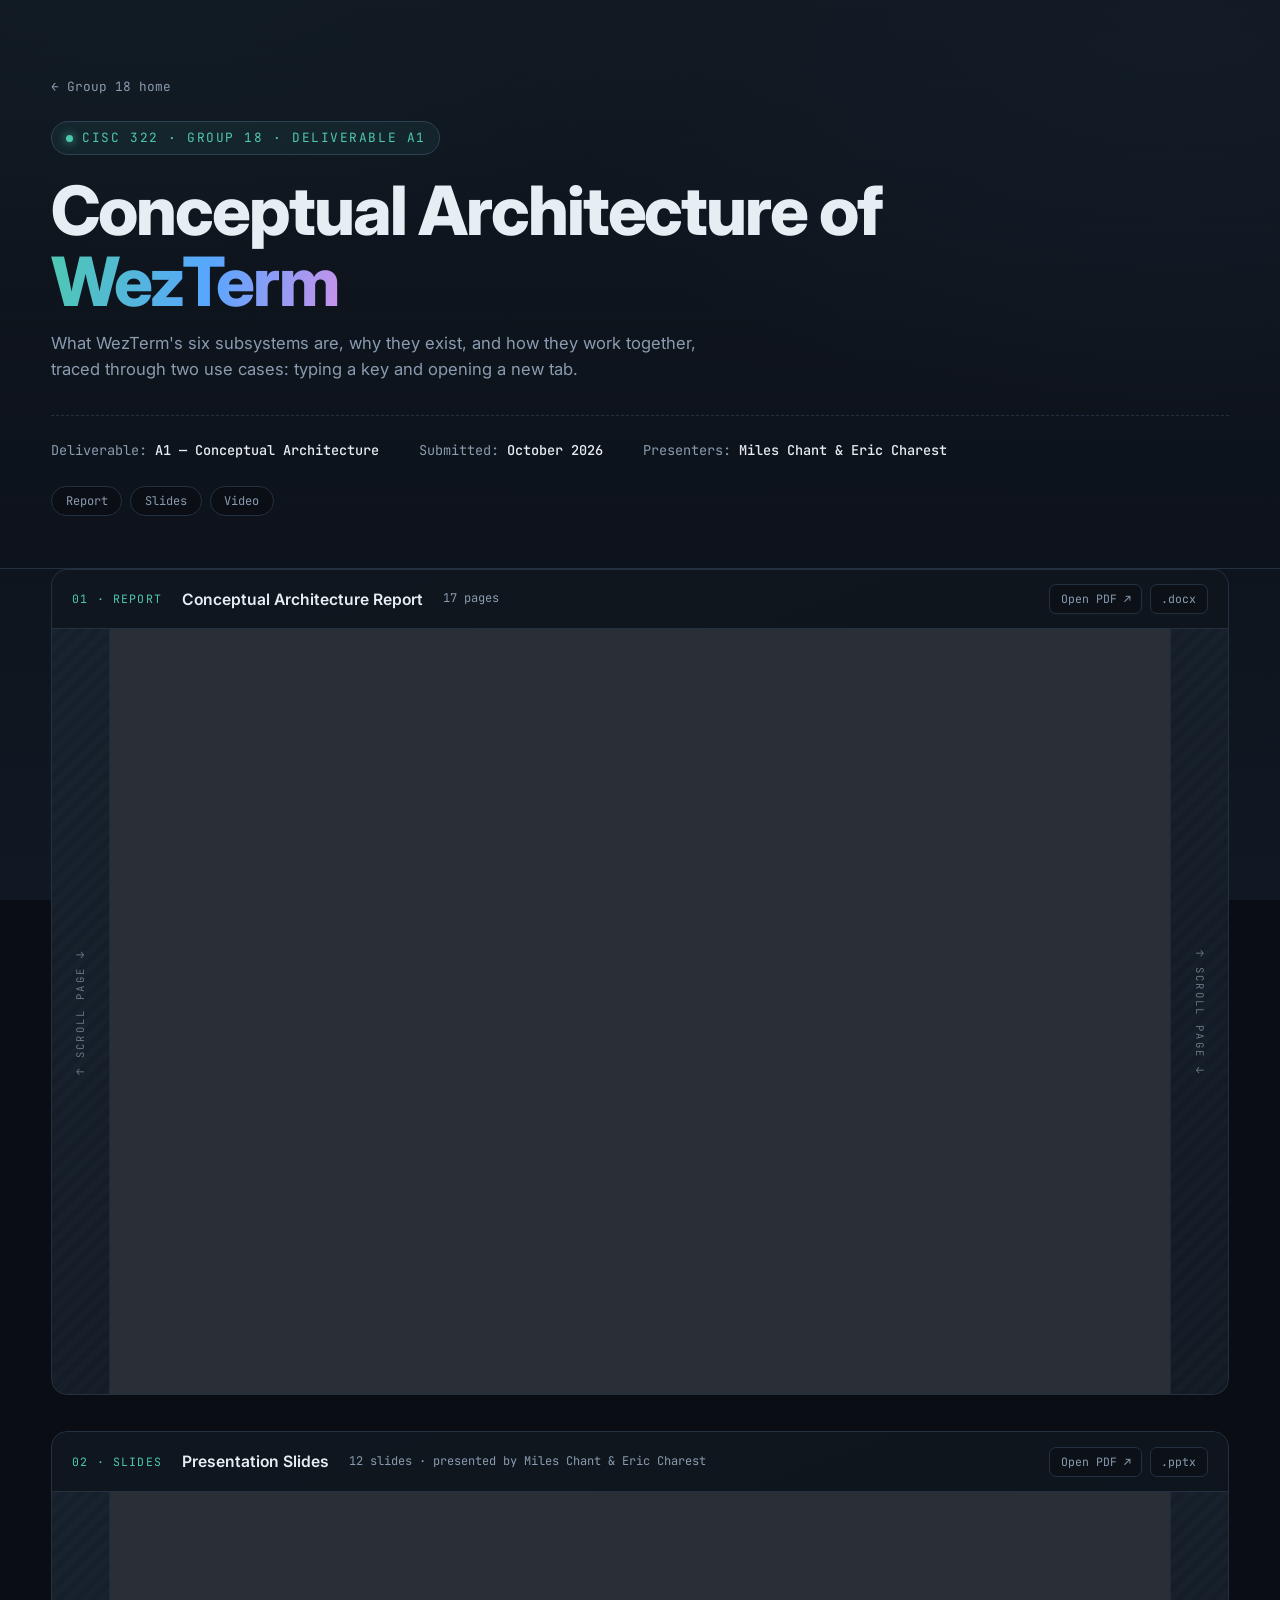
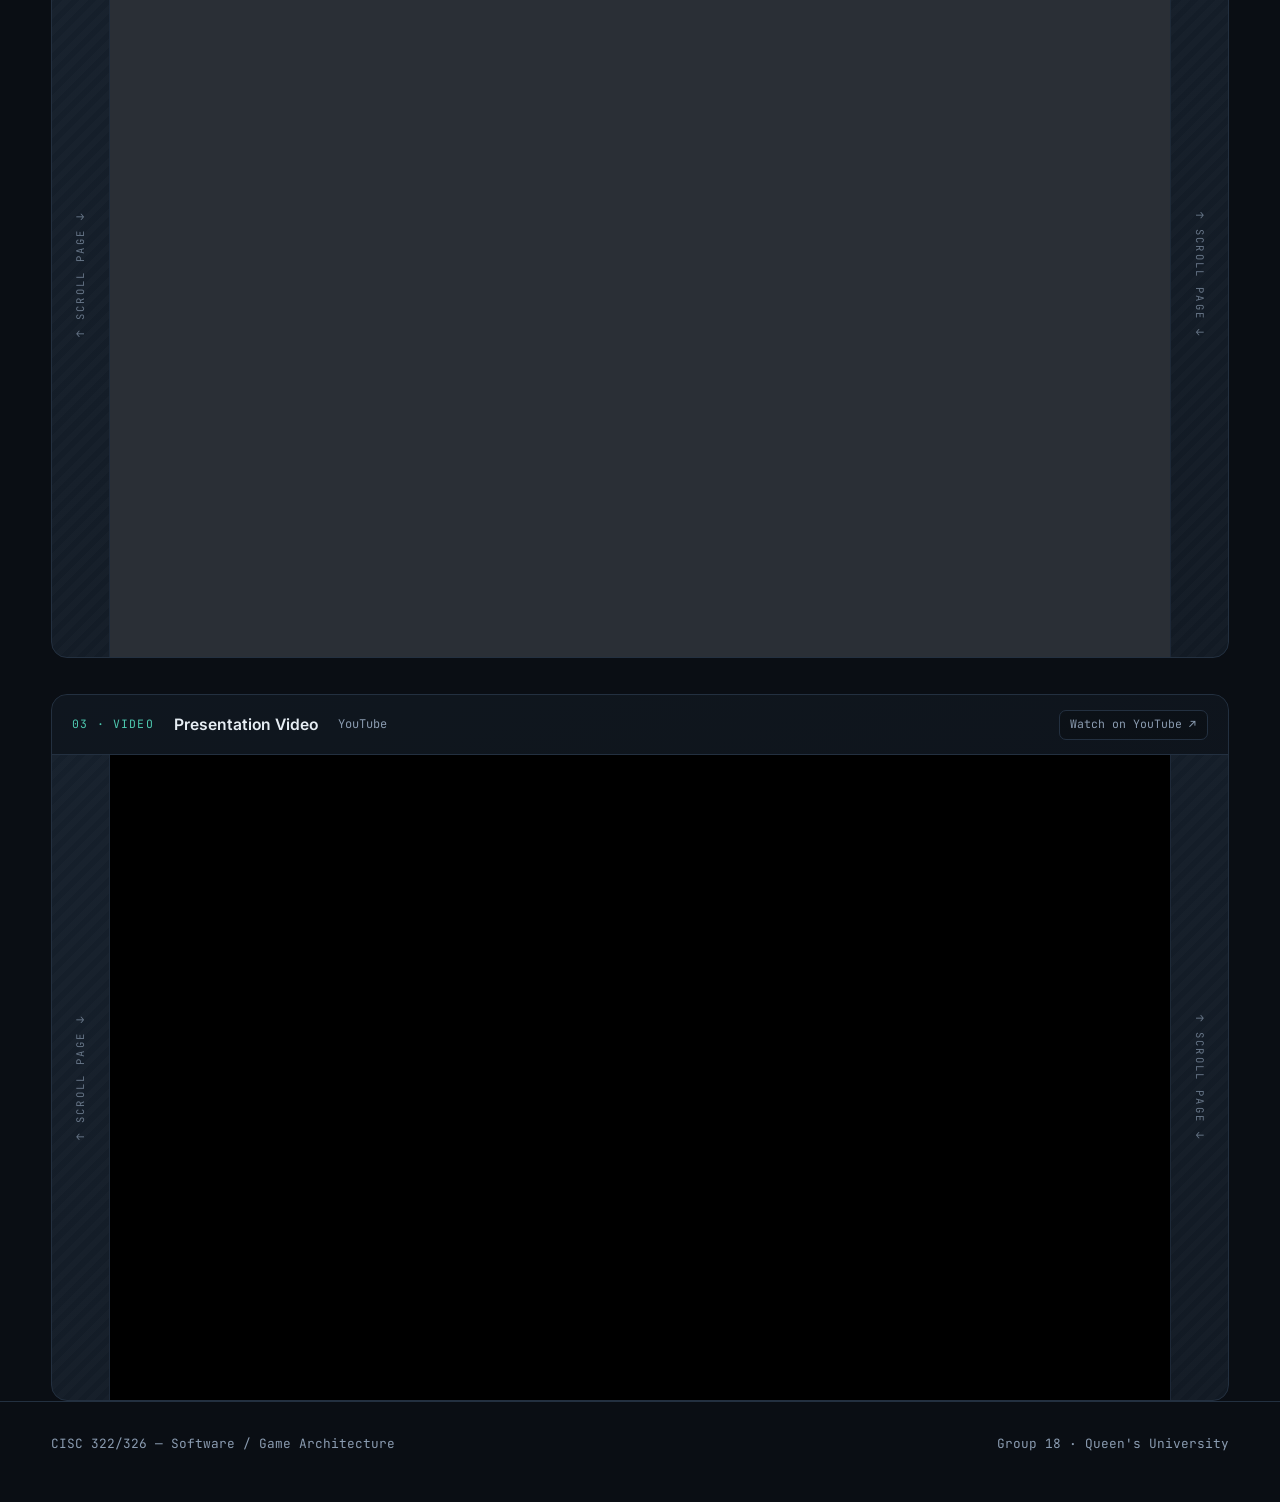
==== a1/index.html @ d36e4798 "made a1 its own page" ====
<!DOCTYPE html>
<html lang="en">
<head>
<meta charset="UTF-8">
<meta name="viewport" content="width=device-width, initial-scale=1.0">
<title>A1 — Conceptual Architecture · Group 18</title>
<link rel="preconnect" href="https://fonts.googleapis.com">
<link rel="preconnect" href="https://fonts.gstatic.com" crossorigin>
<link href="https://fonts.googleapis.com/css2?family=Inter:wght@400;500;600;700;800&family=JetBrains+Mono:wght@400;500;700&display=swap" rel="stylesheet">
<link rel="stylesheet" href="../styles.css">
</head>
<body>

<header>
  <div class="wrap">
    <a class="back" href="../">&larr; Group 18 home</a>
    <div class="eyebrow"><span class="dot"></span> CISC 322 &middot; Group 18 &middot; Deliverable A1</div>
    <h1>Conceptual Architecture of <span class="grad">WezTerm</span></h1>
    <p class="lede">
      What WezTerm's six subsystems are, why they exist, and how they work together,
      traced through two use cases: typing a key and opening a new tab.
    </p>
    <div class="meta-strip">
      <div>Deliverable: <b>A1 — Conceptual Architecture</b></div>
      <div>Submitted: <b>October 2026</b></div>
      <div>Presenters: <b>Miles Chant &amp; Eric Charest</b></div>
    </div>
    <nav class="jump">
      <a href="#a1-report">Report</a>
      <a href="#a1-slides">Slides</a>
      <a href="#a1-video">Video</a>
    </nav>
  </div>
</header>

<main class="wrap">
  <div class="viewers">

      <div class="viewer" id="a1-report">
        <div class="viewer-head">
          <span class="idx">01 &middot; Report</span>
          <span class="title">Conceptual Architecture Report</span>
          <span class="sub">17 pages</span>
          <div class="viewer-actions">
            <a href="WezTerm-A1-Report.pdf" target="_blank" rel="noopener">Open PDF &nearr;</a>
            <a href="WezTerm-A1-Report.docx" download>.docx</a>
          </div>
        </div>
        <div class="viewer-stage">
          <div class="rail" aria-hidden="true"><span>&uarr; scroll page &darr;</span></div>
          <iframe class="doc-frame" src="WezTerm-A1-Report.pdf#view=FitH&amp;navpanes=0&amp;zoom=page-width" title="A1 Conceptual Architecture Report" loading="lazy"></iframe>
          <div class="rail" aria-hidden="true"><span>&uarr; scroll page &darr;</span></div>
        </div>
      </div>

      <div class="viewer" id="a1-slides">
        <div class="viewer-head">
          <span class="idx">02 &middot; Slides</span>
          <span class="title">Presentation Slides</span>
          <span class="sub">12 slides &middot; presented by Miles Chant &amp; Eric Charest</span>
          <div class="viewer-actions">
            <a href="WezTerm-A1-Slides.pdf" target="_blank" rel="noopener">Open PDF &nearr;</a>
            <a href="WezTerm-A1-Slides.pptx" download>.pptx</a>
          </div>
        </div>
        <div class="viewer-stage">
          <div class="rail" aria-hidden="true"><span>&uarr; scroll page &darr;</span></div>
          <iframe class="doc-frame" src="WezTerm-A1-Slides.pdf#view=FitH&amp;navpanes=0&amp;zoom=page-width" title="A1 Presentation Slides" loading="lazy"></iframe>
          <div class="rail" aria-hidden="true"><span>&uarr; scroll page &darr;</span></div>
        </div>
      </div>

      <div class="viewer" id="a1-video">
        <div class="viewer-head">
          <span class="idx">03 &middot; Video</span>
          <span class="title">Presentation Video</span>
          <span class="sub">YouTube</span>
          <div class="viewer-actions">
            <a href="https://youtu.be/cEuywLlwL_Q" target="_blank" rel="noopener">Watch on YouTube &nearr;</a>
          </div>
        </div>
        <div class="viewer-stage">
          <div class="rail" aria-hidden="true"><span>&uarr; scroll page &darr;</span></div>
          <div class="video-cell">
            <iframe class="video-frame" src="https://www.youtube-nocookie.com/embed/cEuywLlwL_Q?rel=0" title="A1 Presentation — Conceptual Architecture of WezTerm" loading="lazy" allow="accelerometer; autoplay; clipboard-write; encrypted-media; gyroscope; picture-in-picture; web-share" referrerpolicy="strict-origin-when-cross-origin" allowfullscreen></iframe>
          </div>
          <div class="rail" aria-hidden="true"><span>&uarr; scroll page &darr;</span></div>
        </div>
      </div>

  </div>
</main>

<footer>
  <div class="wrap foot-inner">
    <div>CISC 322/326 — Software / Game Architecture</div>
    <div>Group 18 &middot; Queen's University</div>
  </div>
</footer>

</body>
</html>
---- styles.css ----
:root {
  --bg:        #0a0e14;
  --bg-glow:   #101823;
  --panel:     #121a24;
  --panel-2:   #16202c;
  --border:    #233040;
  --border-lit:#2f4055;
  --text:      #e6edf3;
  --muted:     #8a9bb0;
  --accent:    #4ec9b0;
  --accent-2:  #58a6ff;
  --accent-3:  #c792ea;
  --amber:     #e3b341;
  --mono: "JetBrains Mono", ui-monospace, SFMono-Regular, Menlo, Consolas, monospace;
  --sans: "Inter", -apple-system, BlinkMacSystemFont, "Segoe UI", Helvetica, Arial, sans-serif;
}

* { box-sizing: border-box; }

html { scroll-behavior: smooth; }

body {
  margin: 0;
  font-family: var(--sans);
  background: var(--bg);
  color: var(--text);
  line-height: 1.6;
  -webkit-font-smoothing: antialiased;
  background-image:
    radial-gradient(900px 500px at 12% -10%, rgba(78, 201, 176, 0.14), transparent 70%),
    radial-gradient(1000px 600px at 92% 0%, rgba(88, 166, 255, 0.12), transparent 70%),
    linear-gradient(var(--bg), var(--bg-glow));
  background-attachment: fixed;
}

.wrap {
  width: 100%;
  max-width: 1680px;
  margin: 0 auto;
  padding: 0 clamp(1.25rem, 4vw, 4.5rem);
}

/* ---------- header ---------- */

header {
  border-bottom: 1px solid var(--border);
  background: linear-gradient(180deg, rgba(18, 26, 36, 0.85), rgba(10, 14, 20, 0.2));
  padding: clamp(2.5rem, 6vw, 5rem) 0 clamp(2rem, 4vw, 3.5rem);
}
.back {
  display: block;
  width: fit-content;
  margin-bottom: 1.5rem;
  font-family: var(--mono);
  font-size: 0.8rem;
  color: var(--muted);
  text-decoration: none;
  transition: color 0.16s ease;
}
.back:hover { color: var(--accent-2); }
.jump { display: flex; flex-wrap: wrap; gap: 0.5rem; margin-top: 1.5rem; }
.jump a {
  font-family: var(--mono);
  font-size: 0.75rem;
  color: var(--muted);
  text-decoration: none;
  border: 1px solid var(--border);
  border-radius: 999px;
  padding: 0.3rem 0.85rem;
  background: rgba(0, 0, 0, 0.25);
  transition: border-color 0.16s ease, color 0.16s ease;
}
.jump a:hover { color: var(--accent); border-color: rgba(78, 201, 176, 0.45); }
.eyebrow {
  display: inline-flex;
  align-items: center;
  gap: 0.6rem;
  font-family: var(--mono);
  font-size: 0.8rem;
  letter-spacing: 0.12em;
  text-transform: uppercase;
  color: var(--accent);
  border: 1px solid var(--border-lit);
  background: rgba(78, 201, 176, 0.07);
  padding: 0.35rem 0.85rem;
  border-radius: 999px;
}
.eyebrow .dot {
  width: 7px; height: 7px; border-radius: 50%;
  background: var(--accent);
  box-shadow: 0 0 10px var(--accent);
}
header h1 {
  margin: 1.25rem 0 0.75rem;
  font-size: clamp(2.2rem, 5.5vw, 4.25rem);
  font-weight: 800;
  letter-spacing: -0.03em;
  line-height: 1.05;
  max-width: 22ch;
}
header h1 .grad {
  background: linear-gradient(100deg, var(--accent), var(--accent-2) 55%, var(--accent-3));
  -webkit-background-clip: text;
  background-clip: text;
  color: transparent;
}
.lede {
  margin: 0;
  max-width: 68ch;
  font-size: clamp(1rem, 1.3vw, 1.2rem);
  color: var(--muted);
}
.meta-strip {
  display: flex;
  flex-wrap: wrap;
  gap: 0.6rem 2.5rem;
  margin-top: 2rem;
  padding-top: 1.5rem;
  border-top: 1px dashed var(--border);
  font-family: var(--mono);
  font-size: 0.85rem;
  color: var(--muted);
}
.meta-strip b { color: var(--text); font-weight: 500; }

/* ---------- layout ---------- */

main { padding: clamp(2.5rem, 5vw, 4rem) 0 5rem; }

.section-head {
  display: flex;
  align-items: baseline;
  gap: 1rem;
  margin: 0 0 1.5rem;
}
.section-head h2 {
  margin: 0;
  font-size: clamp(1.15rem, 1.6vw, 1.45rem);
  font-weight: 700;
  letter-spacing: -0.015em;
}
.section-head .tag {
  font-family: var(--mono);
  font-size: 0.75rem;
  color: var(--muted);
  letter-spacing: 0.08em;
  text-transform: uppercase;
}
.section-head::after {
  content: "";
  flex: 1;
  height: 1px;
  background: linear-gradient(90deg, var(--border), transparent);
}

section { margin-bottom: clamp(3rem, 5vw, 4.5rem); }

/* ---------- member tiles ---------- */

.members {
  display: grid;
  grid-template-columns: repeat(auto-fit, minmax(260px, 1fr));
  gap: 1.25rem;
}
.member {
  position: relative;
  display: flex;
  align-items: center;
  gap: 1rem;
  padding: 1.35rem 1.4rem;
  background: linear-gradient(160deg, var(--panel-2), var(--panel));
  border: 1px solid var(--border);
  border-radius: 14px;
  overflow: hidden;
  transition: transform 0.18s ease, border-color 0.18s ease, box-shadow 0.18s ease;
}
.member::before {
  content: "";
  position: absolute;
  inset: 0 auto 0 0;
  width: 3px;
  background: var(--role-color, var(--border-lit));
}
.member:hover {
  transform: translateY(-3px);
  border-color: var(--border-lit);
  box-shadow: 0 14px 34px rgba(0, 0, 0, 0.42);
}
.avatar {
  flex: none;
  width: 52px; height: 52px;
  display: grid;
  place-items: center;
  border-radius: 12px;
  font-family: var(--mono);
  font-weight: 700;
  font-size: 1rem;
  letter-spacing: 0.02em;
  color: var(--role-color, var(--text));
  background: color-mix(in srgb, var(--role-color, #8a9bb0) 14%, transparent);
  border: 1px solid color-mix(in srgb, var(--role-color, #8a9bb0) 35%, transparent);
}
.member .who { min-width: 0; }
.member .name {
  font-weight: 600;
  font-size: 1.05rem;
  letter-spacing: -0.01em;
  white-space: nowrap;
  overflow: hidden;
  text-overflow: ellipsis;
}
.member .surname { color: var(--muted); font-weight: 400; }
.badge {
  display: inline-block;
  margin-top: 0.35rem;
  font-family: var(--mono);
  font-size: 0.68rem;
  letter-spacing: 0.1em;
  text-transform: uppercase;
  padding: 0.2rem 0.55rem;
  border-radius: 6px;
  color: var(--role-color, var(--muted));
  background: color-mix(in srgb, var(--role-color, #8a9bb0) 12%, transparent);
  border: 1px solid color-mix(in srgb, var(--role-color, #8a9bb0) 30%, transparent);
}
.member.lead      { --role-color: var(--amber); }
.member.presenter { --role-color: var(--accent-2); }
.member.dev       { --role-color: var(--accent); }

/* ---------- system + links split ---------- */

.split {
  display: grid;
  grid-template-columns: minmax(0, 1.05fr) minmax(0, 1fr);
  gap: clamp(1.25rem, 2.5vw, 2rem);
  align-items: start;
}

.panel {
  background: linear-gradient(160deg, var(--panel-2), var(--panel));
  border: 1px solid var(--border);
  border-radius: 16px;
  padding: clamp(1.5rem, 2.2vw, 2rem);
}

.terminal {
  padding: 0;
  overflow: hidden;
  font-family: var(--mono);
}
.term-bar {
  display: flex;
  align-items: center;
  gap: 0.5rem;
  padding: 0.7rem 1rem;
  background: rgba(0, 0, 0, 0.3);
  border-bottom: 1px solid var(--border);
}
.term-bar span.light { width: 11px; height: 11px; border-radius: 50%; }
.l1 { background: #ff5f57; } .l2 { background: #febc2e; } .l3 { background: #28c840; }
.term-bar .title {
  margin-left: 0.6rem;
  font-size: 0.78rem;
  color: var(--muted);
}
.term-body { padding: 1.4rem 1.5rem 1.6rem; font-size: 0.92rem; }
.term-body .line { margin-bottom: 0.45rem; }
.prompt { color: var(--accent); }
.cmd { color: var(--text); }
.out { color: var(--muted); font-family: var(--sans); }
.out strong { color: var(--text); }
.cursor {
  display: inline-block;
  width: 9px; height: 1.05em;
  background: var(--accent);
  vertical-align: text-bottom;
  animation: blink 1.15s steps(2, start) infinite;
}
@keyframes blink { to { visibility: hidden; } }

.chips { display: flex; flex-wrap: wrap; gap: 0.5rem; margin-top: 1.1rem; }
.chip {
  font-family: var(--mono);
  font-size: 0.72rem;
  color: var(--muted);
  border: 1px solid var(--border);
  background: rgba(0,0,0,0.25);
  border-radius: 999px;
  padding: 0.25rem 0.7rem;
}

.links { display: grid; gap: 0.6rem; }
.link-row {
  display: flex;
  align-items: center;
  gap: 1rem;
  padding: 0.85rem 1rem;
  border: 1px solid var(--border);
  border-radius: 11px;
  background: rgba(0, 0, 0, 0.18);
  text-decoration: none;
  color: inherit;
  transition: border-color 0.16s ease, background 0.16s ease, transform 0.16s ease;
}
.link-row:hover {
  border-color: var(--accent-2);
  background: rgba(88, 166, 255, 0.08);
  transform: translateX(3px);
}
.link-row .label { font-weight: 600; font-size: 0.95rem; }
.link-row .url {
  font-family: var(--mono);
  font-size: 0.78rem;
  color: var(--muted);
  white-space: nowrap;
  overflow: hidden;
  text-overflow: ellipsis;
}
.link-row .arrow { margin-left: auto; color: var(--muted); font-family: var(--mono); }
.link-row:hover .arrow { color: var(--accent-2); }

/* ---------- deliverables ---------- */

.deliverables {
  display: grid;
  grid-template-columns: repeat(auto-fit, minmax(240px, 1fr));
  gap: 1.25rem;
}
.card {
  position: relative;
  padding: 1.5rem 1.4rem;
  border: 1px solid var(--border);
  border-radius: 14px;
  background: linear-gradient(160deg, var(--panel-2), var(--panel));
  transition: border-color 0.18s ease, transform 0.18s ease;
}
.card:hover { border-color: var(--border-lit); transform: translateY(-3px); }
.card .code {
  font-family: var(--mono);
  font-size: 1.6rem;
  font-weight: 700;
  color: var(--accent-3);
  letter-spacing: -0.02em;
}
.card h3 { margin: 0.35rem 0 0.75rem; font-size: 1.02rem; font-weight: 600; }
.status {
  font-family: var(--mono);
  font-size: 0.7rem;
  letter-spacing: 0.1em;
  text-transform: uppercase;
  padding: 0.22rem 0.6rem;
  border-radius: 6px;
  border: 1px solid var(--border-lit);
  color: var(--muted);
}
.status.done { color: var(--accent); border-color: rgba(78,201,176,0.45); background: rgba(78,201,176,0.1); }
a.card { display: block; color: inherit; text-decoration: none; }

/* ---------- embedded deliverables ---------- */

.viewers { display: grid; gap: clamp(1.5rem, 3vw, 2.25rem); }
.viewer {
  border: 1px solid var(--border);
  border-radius: 16px;
  background: linear-gradient(160deg, var(--panel-2), var(--panel));
  overflow: hidden;
  scroll-margin-top: 1.5rem;
}
.viewer-head {
  display: flex;
  flex-wrap: wrap;
  align-items: center;
  gap: 0.6rem 1.25rem;
  padding: 0.9rem 1.25rem;
  background: rgba(0, 0, 0, 0.3);
  border-bottom: 1px solid var(--border);
}
.viewer-head .idx {
  font-family: var(--mono);
  font-size: 0.72rem;
  letter-spacing: 0.1em;
  text-transform: uppercase;
  color: var(--accent);
}
.viewer-head .title { font-weight: 600; font-size: 0.98rem; }
.viewer-head .sub {
  font-family: var(--mono);
  font-size: 0.75rem;
  color: var(--muted);
}
.viewer-actions { margin-left: auto; display: flex; flex-wrap: wrap; gap: 0.5rem; }
.viewer-actions a {
  font-family: var(--mono);
  font-size: 0.72rem;
  color: var(--muted);
  text-decoration: none;
  border: 1px solid var(--border);
  border-radius: 7px;
  padding: 0.3rem 0.65rem;
  background: rgba(0, 0, 0, 0.2);
  transition: border-color 0.16s ease, color 0.16s ease, background 0.16s ease;
}
.viewer-actions a:hover {
  color: var(--accent-2);
  border-color: var(--accent-2);
  background: rgba(88, 166, 255, 0.08);
}

/* The side rails are plain page content, so the wheel scrolls the page
   over them while the embed in the middle keeps its own scroll. */
.viewer-stage {
  --rail: clamp(22px, 4.5vw, 88px);
  display: grid;
  grid-template-columns: var(--rail) minmax(0, 1fr) var(--rail);
}
.rail {
  display: flex;
  align-items: center;
  justify-content: center;
  color: var(--muted);
  font-family: var(--mono);
  font-size: 0.66rem;
  letter-spacing: 0.22em;
  text-transform: uppercase;
  background: repeating-linear-gradient(135deg, rgba(255, 255, 255, 0.025) 0 6px, transparent 6px 12px);
  opacity: 0.7;
  transition: opacity 0.16s ease, color 0.16s ease;
  user-select: none;
}
.rail:first-child { border-right: 1px solid var(--border); }
.rail:last-child  { border-left: 1px solid var(--border); }
.rail:hover { opacity: 1; color: var(--accent); }
.rail span { writing-mode: vertical-rl; white-space: nowrap; }
.rail:first-child span { transform: rotate(180deg); }

.doc-frame {
  display: block;
  width: 100%;
  height: clamp(480px, 85vh, 1200px);
  border: 0;
  background: #2a2f36;
}
.video-cell {
  display: grid;
  place-items: center;
  padding: clamp(0.75rem, 2vw, 1.5rem) 0;
  background: #000;
}
.video-frame {
  display: block;
  width: min(100%, calc(80vh * 16 / 9));
  aspect-ratio: 16 / 9;
  border: 0;
}


footer {
  border-top: 1px solid var(--border);
  padding: 2rem 0 3rem;
  font-family: var(--mono);
  font-size: 0.8rem;
  color: var(--muted);
}
.foot-inner { display: flex; flex-wrap: wrap; gap: 0.75rem 2rem; justify-content: space-between; }

@media (max-width: 900px) {
  .split { grid-template-columns: 1fr; }
}
@media (max-width: 600px) {
  .rail span { display: none; }
  .viewer-actions { margin-left: 0; }
}
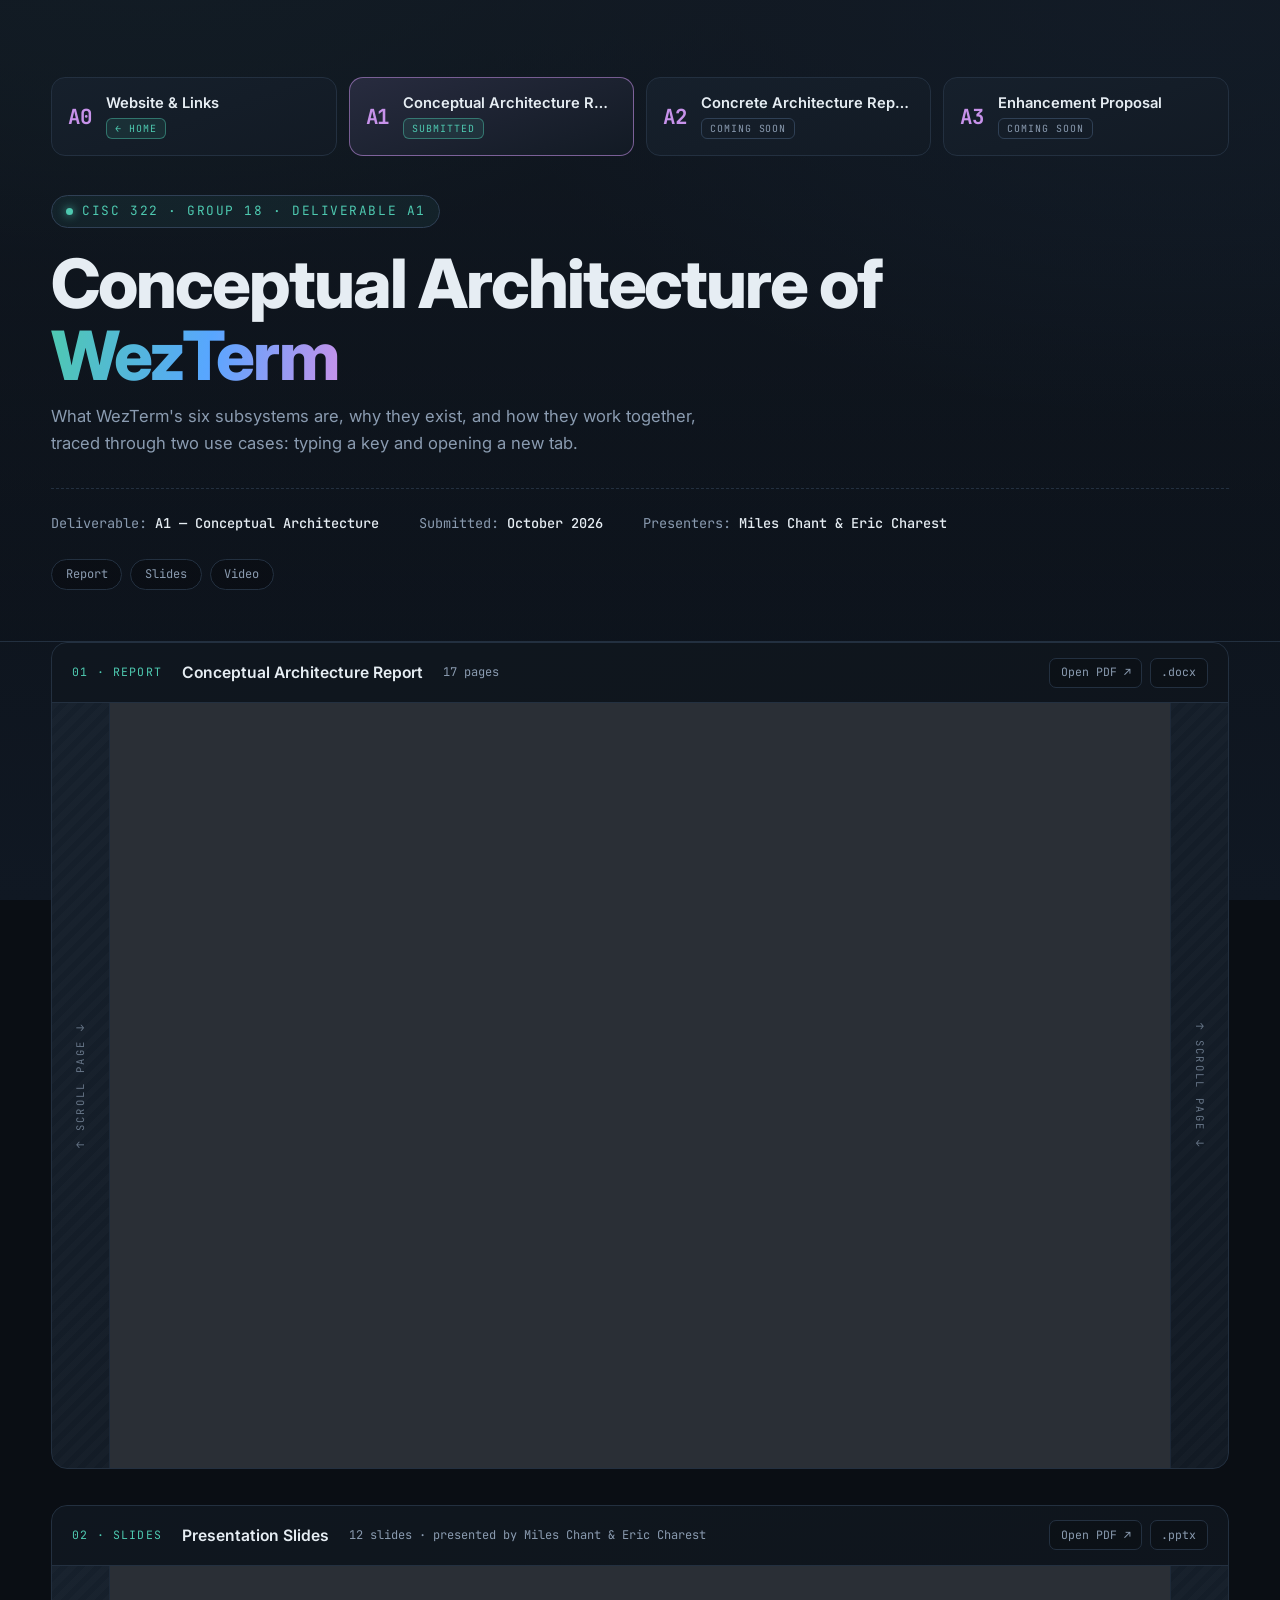
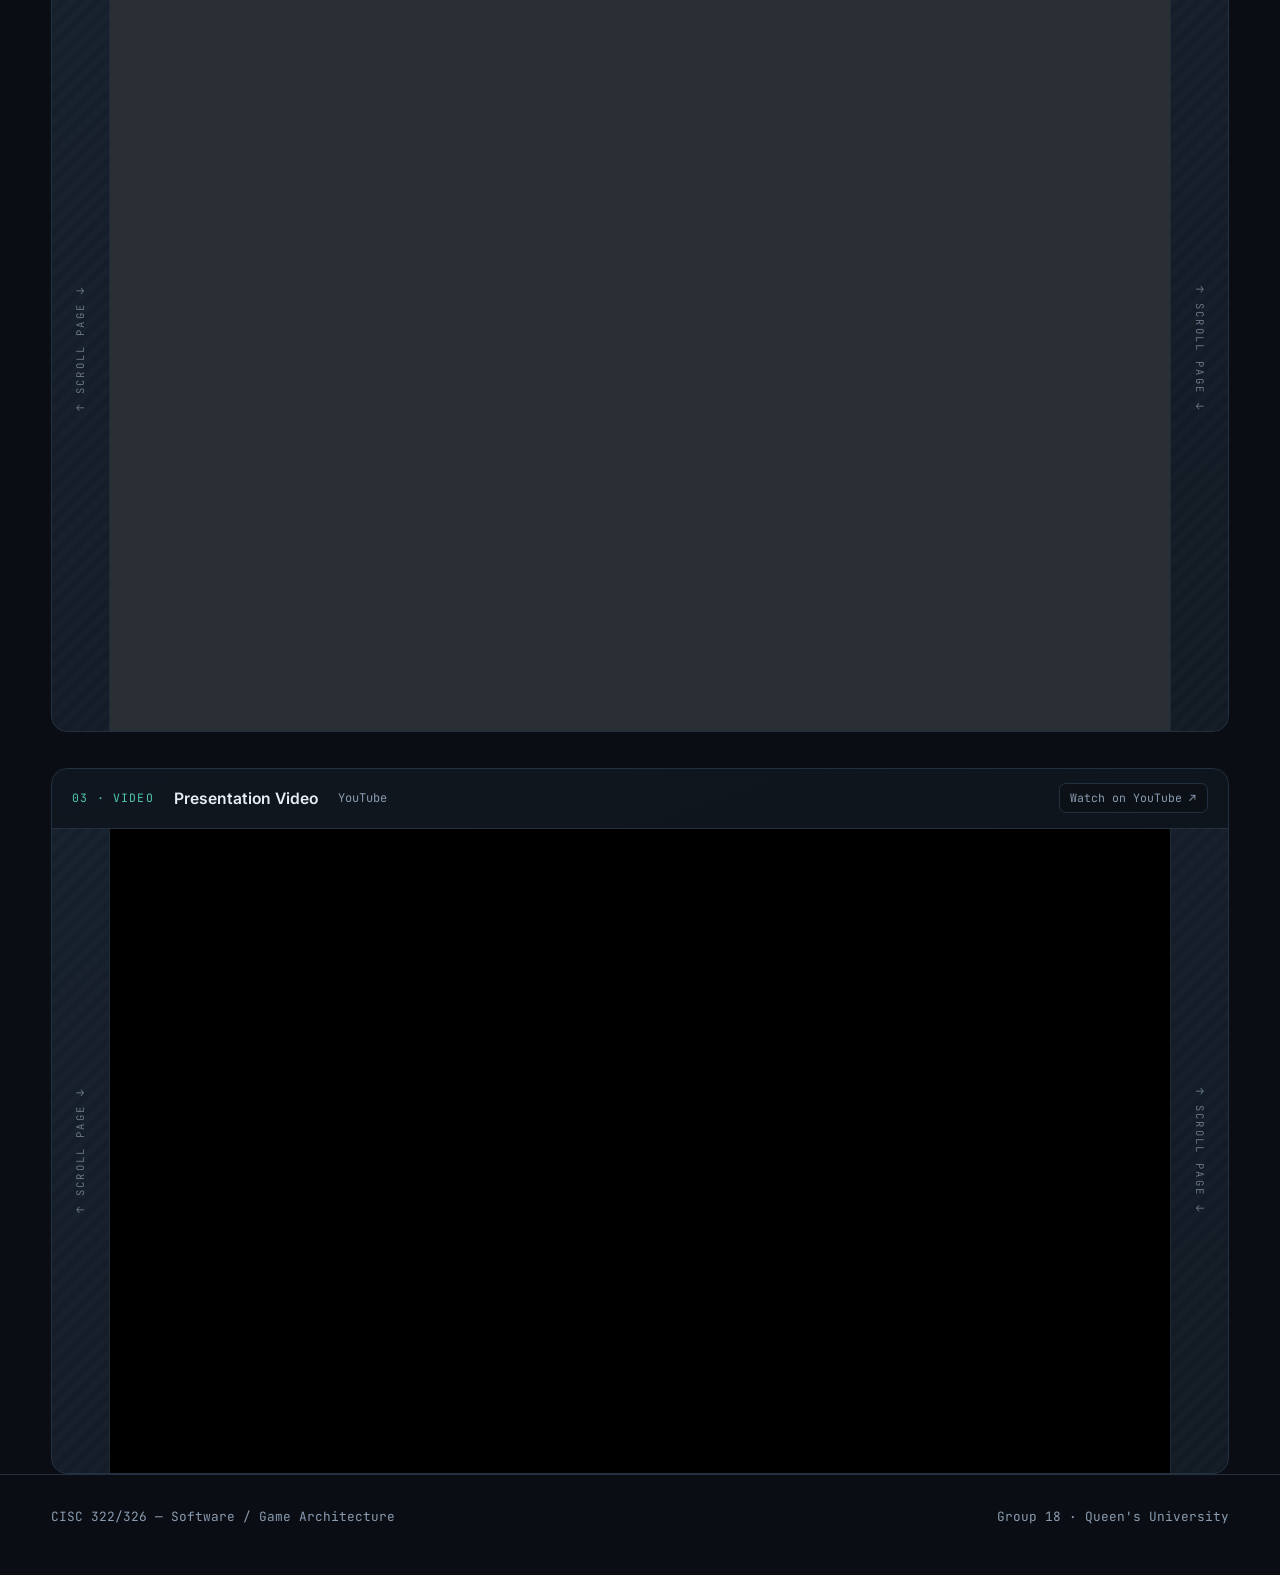
==== commit a5f7c6d1: "." ====
--- a/a1/index.html
+++ b/a1/index.html
@@ -13,7 +13,28 @@
 
 <header>
   <div class="wrap">
-    <a class="back" href="../">&larr; Group 18 home</a>
+    <nav class="deliverables compact" aria-label="Project deliverables">
+      <a class="card" href="../">
+        <div class="code">A0</div>
+        <h3>Website &amp; Links</h3>
+        <span class="status done">&larr; Home</span>
+      </a>
+      <a class="card" href="./" aria-current="page">
+        <div class="code">A1</div>
+        <h3>Conceptual Architecture Report</h3>
+        <span class="status done">Submitted</span>
+      </a>
+      <div class="card">
+        <div class="code">A2</div>
+        <h3>Concrete Architecture Report</h3>
+        <span class="status">Coming soon</span>
+      </div>
+      <div class="card">
+        <div class="code">A3</div>
+        <h3>Enhancement Proposal</h3>
+        <span class="status">Coming soon</span>
+      </div>
+    </nav>
     <div class="eyebrow"><span class="dot"></span> CISC 322 &middot; Group 18 &middot; Deliverable A1</div>
     <h1>Conceptual Architecture of <span class="grad">WezTerm</span></h1>
     <p class="lede">
--- a/styles.css
+++ b/styles.css
@@ -47,17 +47,6 @@
   background: linear-gradient(180deg, rgba(18, 26, 36, 0.85), rgba(10, 14, 20, 0.2));
   padding: clamp(2.5rem, 6vw, 5rem) 0 clamp(2rem, 4vw, 3.5rem);
 }
-.back {
-  display: block;
-  width: fit-content;
-  margin-bottom: 1.5rem;
-  font-family: var(--mono);
-  font-size: 0.8rem;
-  color: var(--muted);
-  text-decoration: none;
-  transition: color 0.16s ease;
-}
-.back:hover { color: var(--accent-2); }
 .jump { display: flex; flex-wrap: wrap; gap: 0.5rem; margin-top: 1.5rem; }
 .jump a {
   font-family: var(--mono);
@@ -356,6 +345,36 @@
 .status.done { color: var(--accent); border-color: rgba(78,201,176,0.45); background: rgba(78,201,176,0.1); }
 a.card { display: block; color: inherit; text-decoration: none; }
 
+/* half-height tiles used as navigation on deliverable pages */
+.deliverables.compact {
+  grid-template-columns: repeat(4, minmax(0, 1fr));
+  gap: 0.75rem;
+  margin-bottom: clamp(1.75rem, 3vw, 2.5rem);
+}
+.deliverables.compact .card {
+  display: grid;
+  grid-template-columns: auto minmax(0, 1fr);
+  align-items: center;
+  column-gap: 0.9rem;
+  row-gap: 0.25rem;
+  padding: 1rem;
+}
+.deliverables.compact .card:hover { transform: translateY(-2px); }
+.deliverables.compact .code { grid-row: 1 / 3; font-size: 1.3rem; }
+.deliverables.compact h3 {
+  margin: 0;
+  font-size: 0.92rem;
+  line-height: 1.35;
+  white-space: nowrap;
+  overflow: hidden;
+  text-overflow: ellipsis;
+}
+.deliverables.compact .status { justify-self: start; font-size: 0.62rem; padding: 0.12rem 0.5rem; }
+.deliverables.compact .card[aria-current="page"] {
+  border-color: color-mix(in srgb, var(--accent-3) 55%, transparent);
+  background: linear-gradient(160deg, color-mix(in srgb, var(--accent-3) 10%, var(--panel-2)), var(--panel));
+}
+
 /* ---------- embedded deliverables ---------- */
 
 .viewers { display: grid; gap: clamp(1.5rem, 3vw, 2.25rem); }
@@ -463,6 +482,9 @@
 }
 .foot-inner { display: flex; flex-wrap: wrap; gap: 0.75rem 2rem; justify-content: space-between; }
 
+@media (max-width: 1100px) {
+  .deliverables.compact { grid-template-columns: repeat(2, minmax(0, 1fr)); }
+}
 @media (max-width: 900px) {
   .split { grid-template-columns: 1fr; }
 }
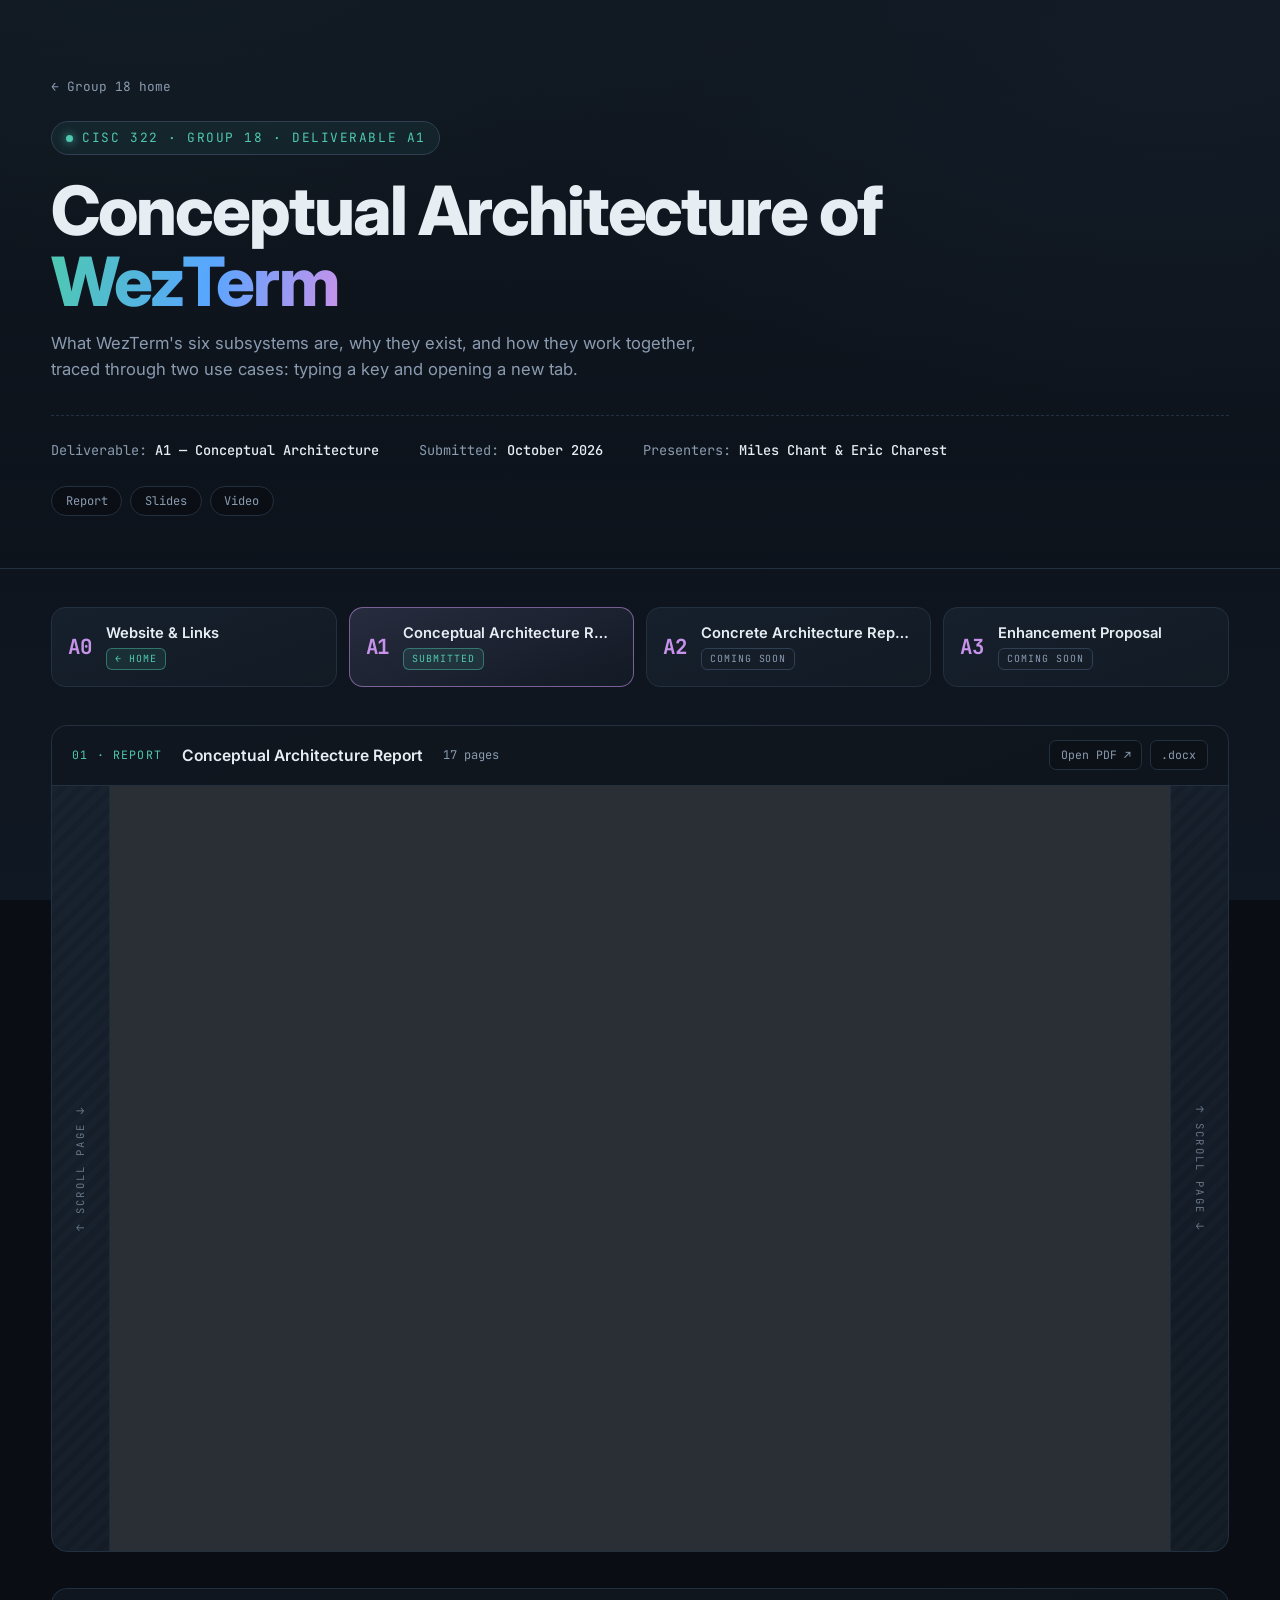
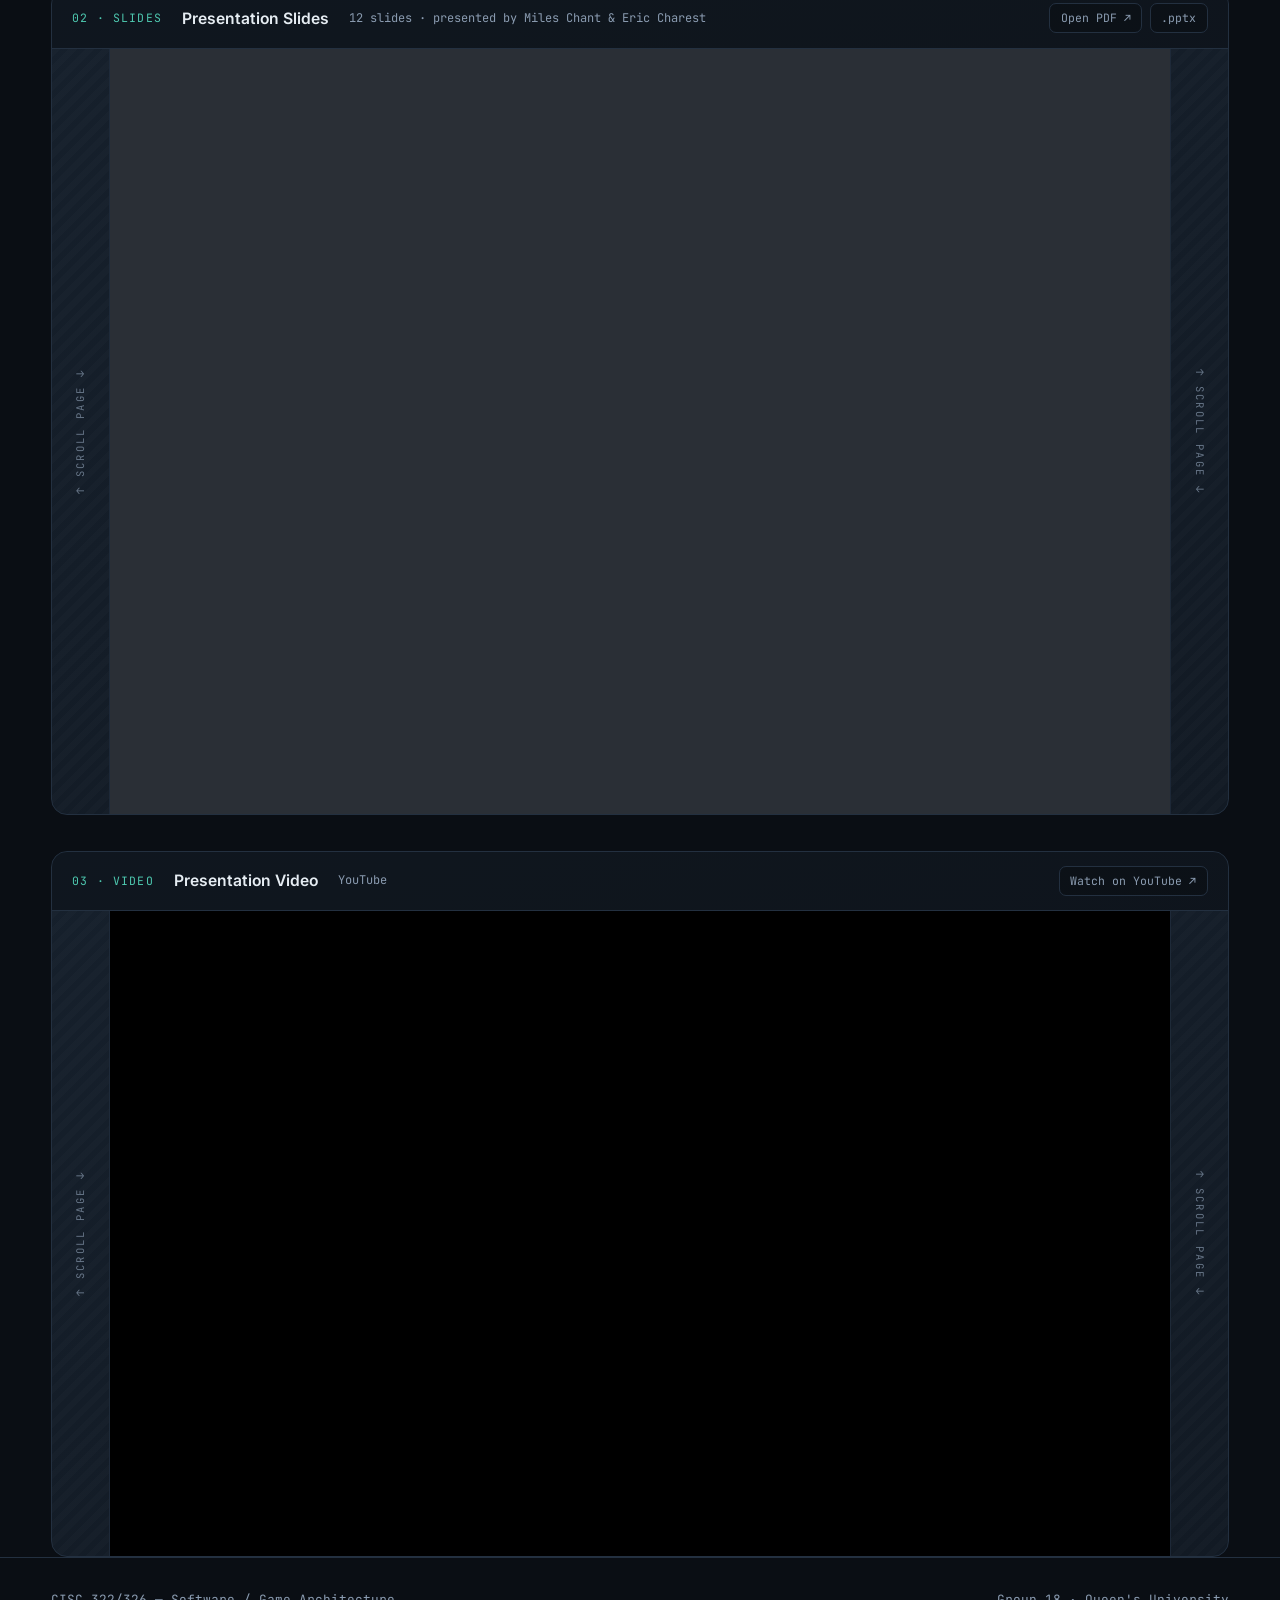
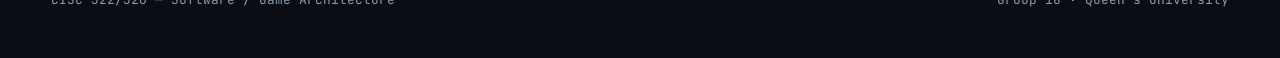
==== commit 5ae144fe: "." ====
--- a/a1/index.html
+++ b/a1/index.html
@@ -13,28 +13,7 @@
 
 <header>
   <div class="wrap">
-    <nav class="deliverables compact" aria-label="Project deliverables">
-      <a class="card" href="../">
-        <div class="code">A0</div>
-        <h3>Website &amp; Links</h3>
-        <span class="status done">&larr; Home</span>
-      </a>
-      <a class="card" href="./" aria-current="page">
-        <div class="code">A1</div>
-        <h3>Conceptual Architecture Report</h3>
-        <span class="status done">Submitted</span>
-      </a>
-      <div class="card">
-        <div class="code">A2</div>
-        <h3>Concrete Architecture Report</h3>
-        <span class="status">Coming soon</span>
-      </div>
-      <div class="card">
-        <div class="code">A3</div>
-        <h3>Enhancement Proposal</h3>
-        <span class="status">Coming soon</span>
-      </div>
-    </nav>
+    <a class="back" href="../">&larr; Group 18 home</a>
     <div class="eyebrow"><span class="dot"></span> CISC 322 &middot; Group 18 &middot; Deliverable A1</div>
     <h1>Conceptual Architecture of <span class="grad">WezTerm</span></h1>
     <p class="lede">
@@ -55,6 +34,29 @@
 </header>
 
 <main class="wrap">
+  <nav class="deliverables compact" aria-label="Project deliverables">
+    <a class="card" href="../">
+      <div class="code">A0</div>
+      <h3>Website &amp; Links</h3>
+      <span class="status done">&larr; Home</span>
+    </a>
+    <a class="card" href="./" aria-current="page">
+      <div class="code">A1</div>
+      <h3>Conceptual Architecture Report</h3>
+      <span class="status done">Submitted</span>
+    </a>
+    <div class="card">
+      <div class="code">A2</div>
+      <h3>Concrete Architecture Report</h3>
+      <span class="status">Coming soon</span>
+    </div>
+    <div class="card">
+      <div class="code">A3</div>
+      <h3>Enhancement Proposal</h3>
+      <span class="status">Coming soon</span>
+    </div>
+  </nav>
+
   <div class="viewers">
 
       <div class="viewer" id="a1-report">
--- a/styles.css
+++ b/styles.css
@@ -47,6 +47,17 @@
   background: linear-gradient(180deg, rgba(18, 26, 36, 0.85), rgba(10, 14, 20, 0.2));
   padding: clamp(2.5rem, 6vw, 5rem) 0 clamp(2rem, 4vw, 3.5rem);
 }
+.back {
+  display: block;
+  width: fit-content;
+  margin-bottom: 1.5rem;
+  font-family: var(--mono);
+  font-size: 0.8rem;
+  color: var(--muted);
+  text-decoration: none;
+  transition: color 0.16s ease;
+}
+.back:hover { color: var(--accent-2); }
 .jump { display: flex; flex-wrap: wrap; gap: 0.5rem; margin-top: 1.5rem; }
 .jump a {
   font-family: var(--mono);
@@ -349,7 +360,7 @@
 .deliverables.compact {
   grid-template-columns: repeat(4, minmax(0, 1fr));
   gap: 0.75rem;
-  margin-bottom: clamp(1.75rem, 3vw, 2.5rem);
+  margin: clamp(1.75rem, 3vw, 2.5rem) 0;
 }
 .deliverables.compact .card {
   display: grid;
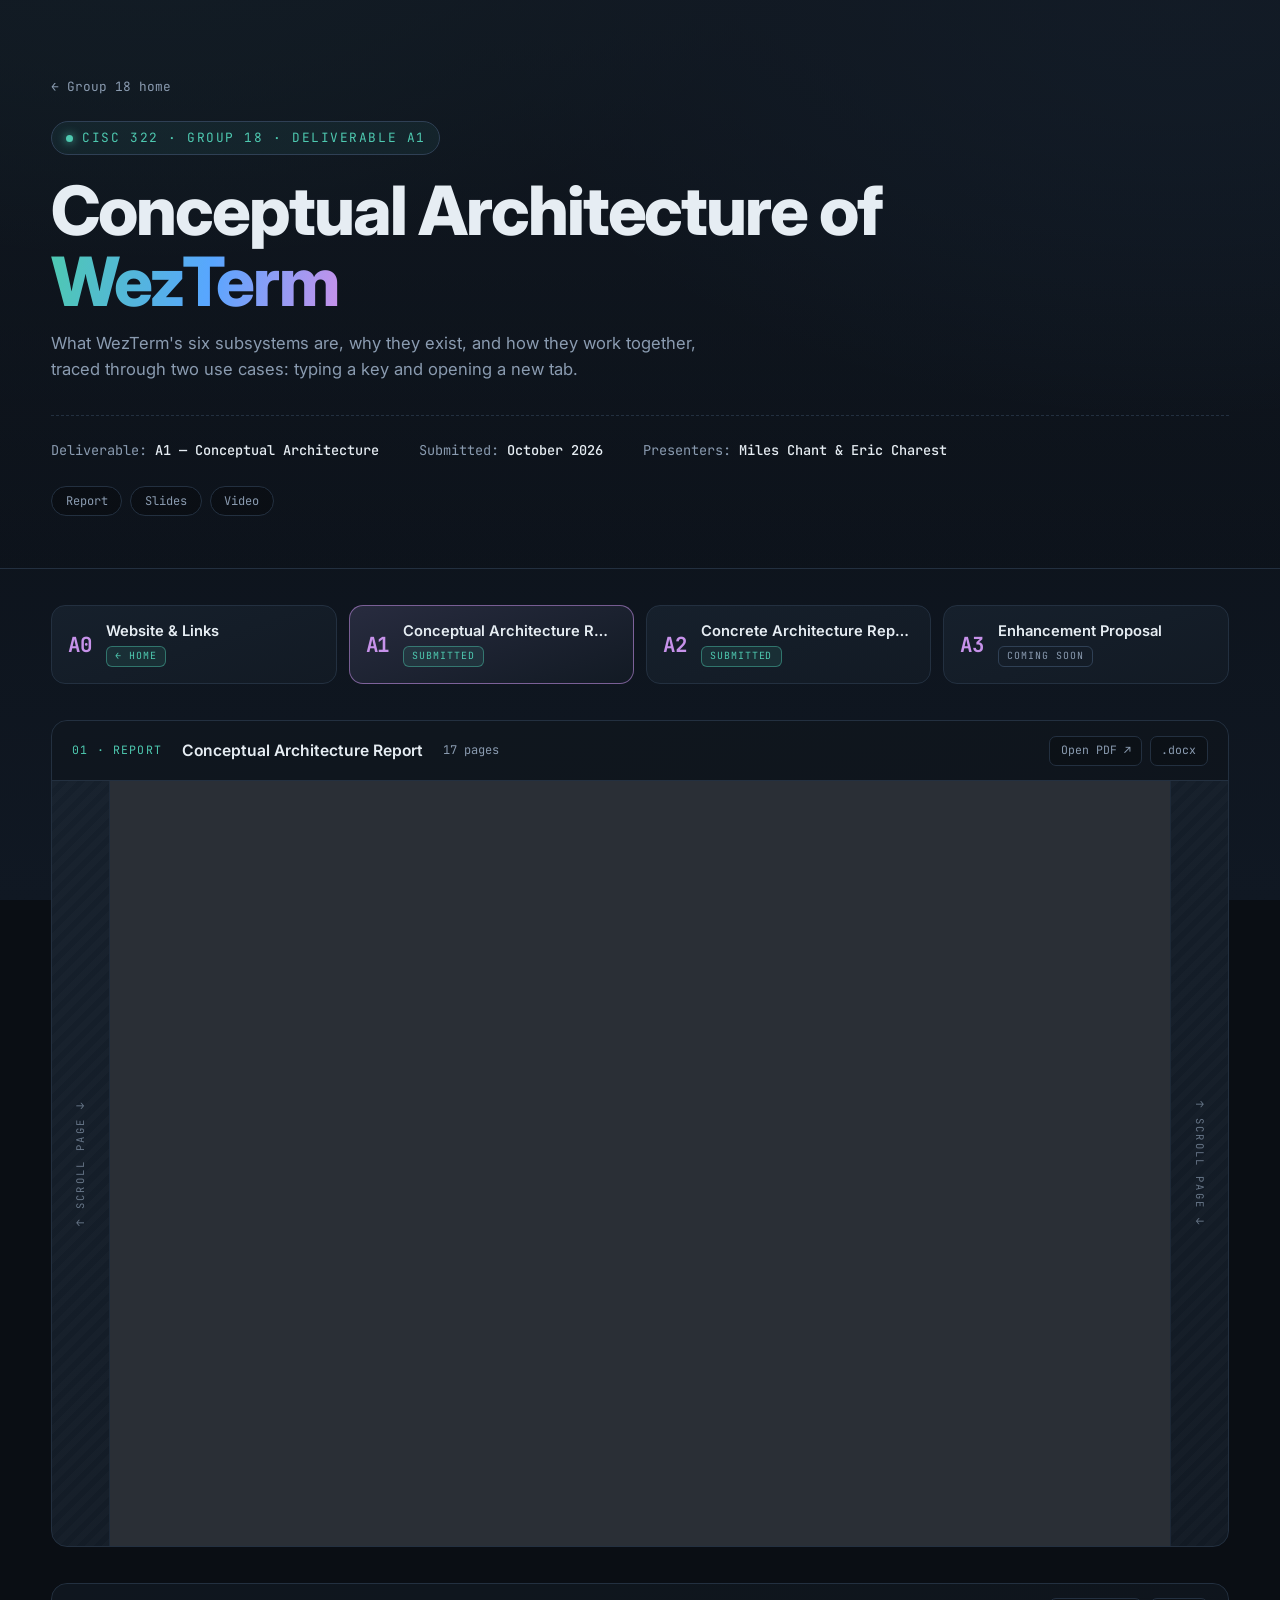
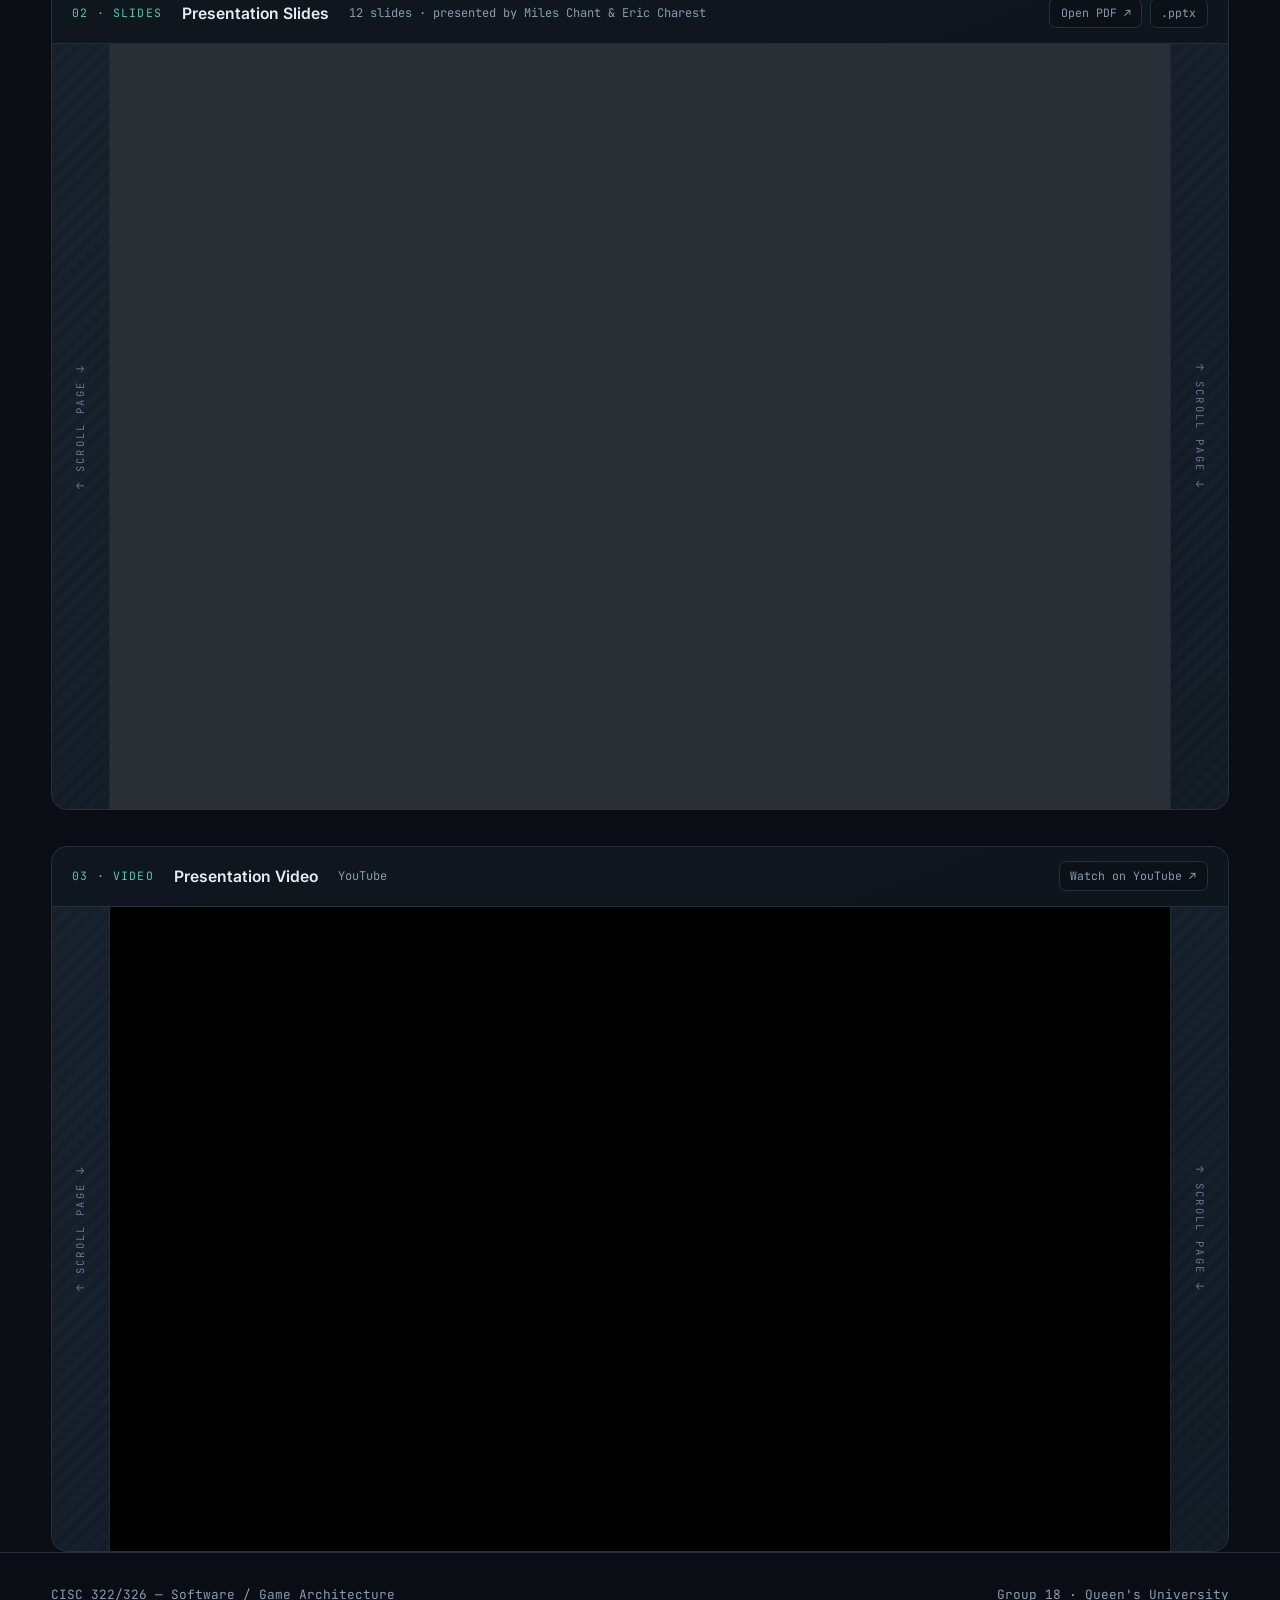
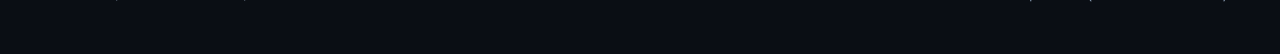
==== commit 363d3947: "a2 on website" ====
--- a/a1/index.html
+++ b/a1/index.html
@@ -45,11 +45,11 @@
       <h3>Conceptual Architecture Report</h3>
       <span class="status done">Submitted</span>
     </a>
-    <div class="card">
+    <a class="card" href="../a2/">
       <div class="code">A2</div>
       <h3>Concrete Architecture Report</h3>
-      <span class="status">Coming soon</span>
-    </div>
+      <span class="status done">Submitted</span>
+    </a>
     <div class="card">
       <div class="code">A3</div>
       <h3>Enhancement Proposal</h3>
--- a/styles.css
+++ b/styles.css
@@ -13,6 +13,7 @@
   --amber:     #e3b341;
   --mono: "JetBrains Mono", ui-monospace, SFMono-Regular, Menlo, Consolas, monospace;
   --sans: "Inter", -apple-system, BlinkMacSystemFont, "Segoe UI", Helvetica, Arial, sans-serif;
+  --stack-gap: clamp(1.5rem, 3vw, 2.25rem);
 }
 
 * { box-sizing: border-box; }
@@ -355,12 +356,16 @@
 }
 .status.done { color: var(--accent); border-color: rgba(78,201,176,0.45); background: rgba(78,201,176,0.1); }
 a.card { display: block; color: inherit; text-decoration: none; }
+.card[aria-current="page"] {
+  border-color: color-mix(in srgb, var(--accent-3) 55%, transparent);
+  background: linear-gradient(160deg, color-mix(in srgb, var(--accent-3) 10%, var(--panel-2)), var(--panel));
+}
 
 /* half-height tiles used as navigation on deliverable pages */
 .deliverables.compact {
   grid-template-columns: repeat(4, minmax(0, 1fr));
   gap: 0.75rem;
-  margin: clamp(1.75rem, 3vw, 2.5rem) 0;
+  margin: var(--stack-gap) 0;
 }
 .deliverables.compact .card {
   display: grid;
@@ -381,14 +386,10 @@
   text-overflow: ellipsis;
 }
 .deliverables.compact .status { justify-self: start; font-size: 0.62rem; padding: 0.12rem 0.5rem; }
-.deliverables.compact .card[aria-current="page"] {
-  border-color: color-mix(in srgb, var(--accent-3) 55%, transparent);
-  background: linear-gradient(160deg, color-mix(in srgb, var(--accent-3) 10%, var(--panel-2)), var(--panel));
-}
 
 /* ---------- embedded deliverables ---------- */
 
-.viewers { display: grid; gap: clamp(1.5rem, 3vw, 2.25rem); }
+.viewers { display: grid; gap: var(--stack-gap); }
 .viewer {
   border: 1px solid var(--border);
   border-radius: 16px;
